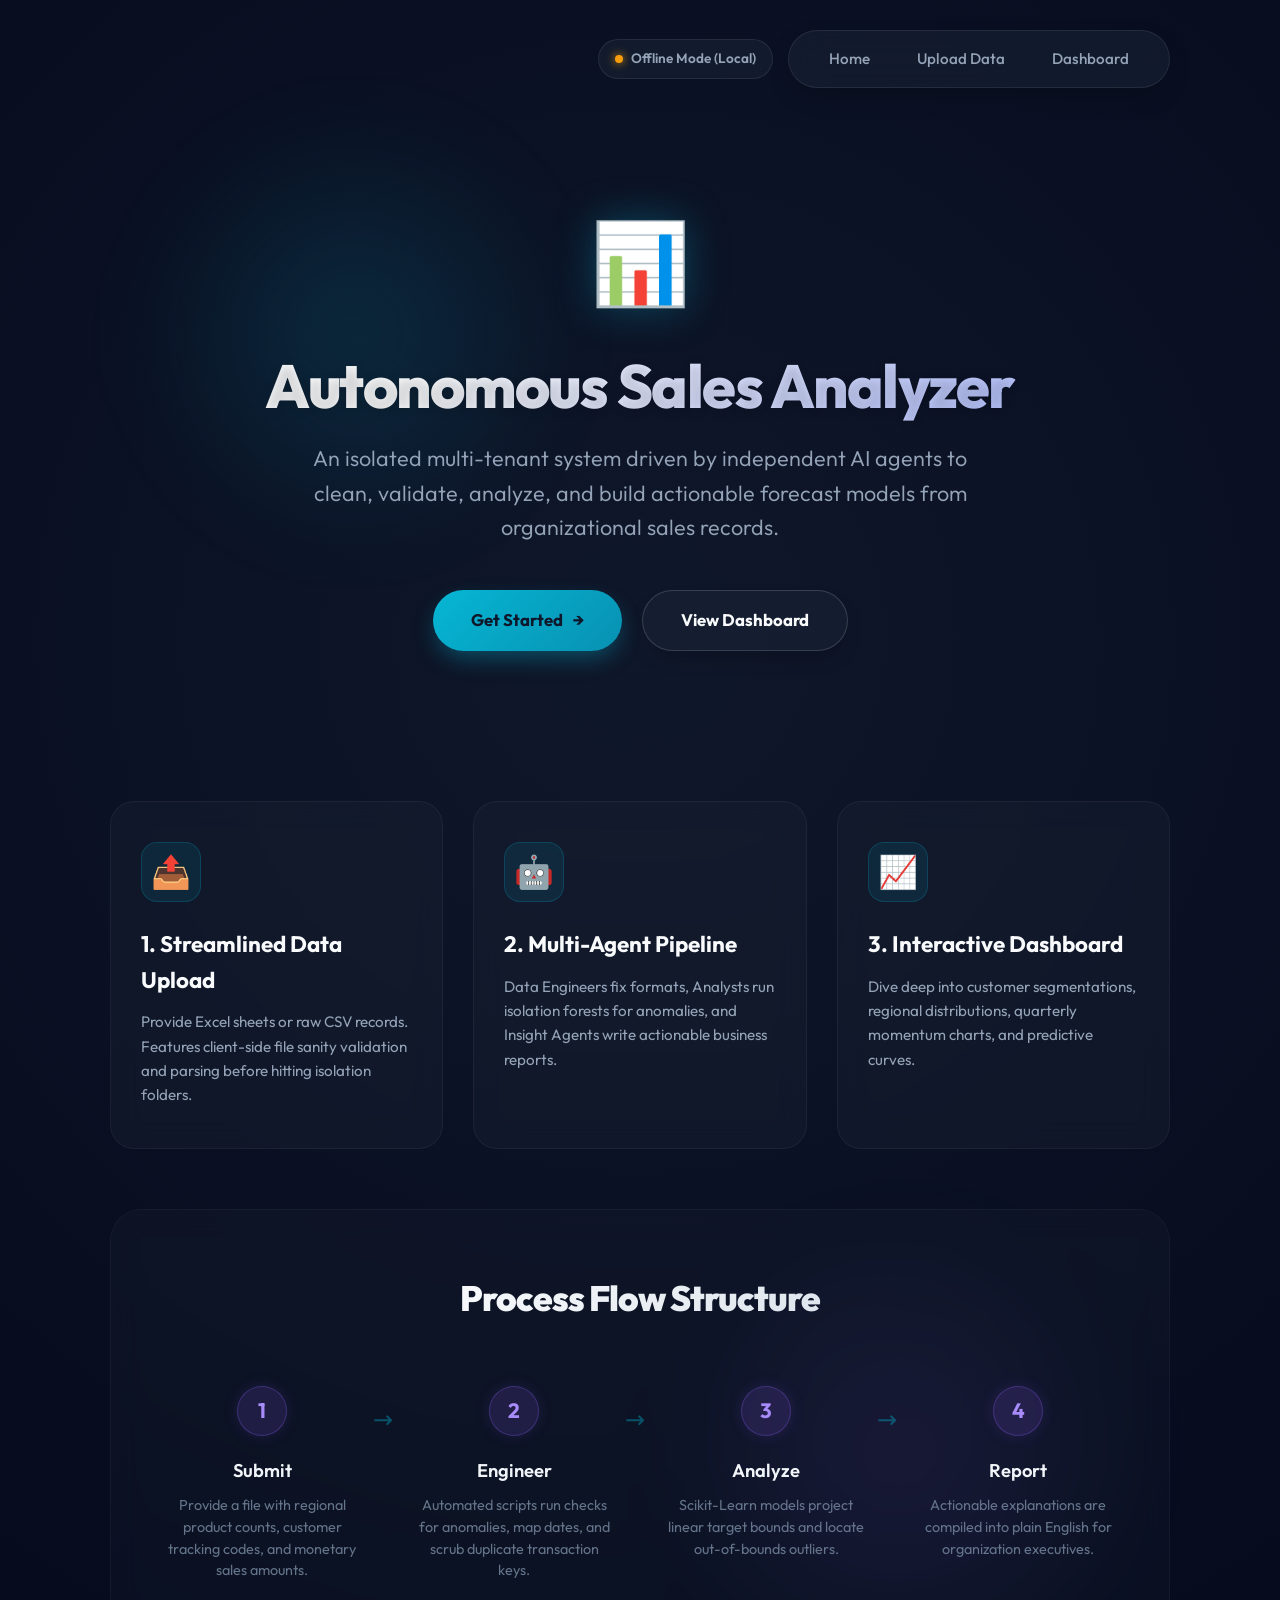
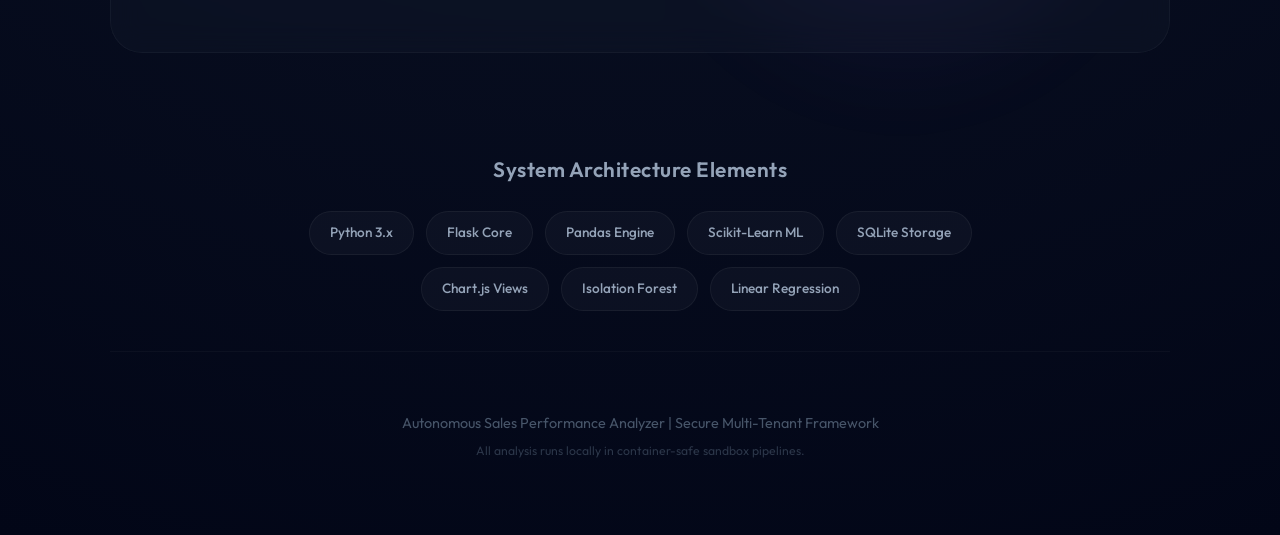
==== static/index.html @ 6cc6c70a "Add files via upload" ====
<!DOCTYPE html>
<html lang="en">

<head>
    <meta charset="UTF-8">
    <meta name="viewport" content="width=device-width, initial-scale=1.0">
    <title>Autonomous Sales Analyzer - Welcome</title>
    <link rel="icon"
        href="data:image/svg+xml,<svg xmlns='http://www.w3.org/2000/svg' viewBox='0 0 100 100'><text y='.9em' font-size='90'>📊</text></svg>">
    <style>
        @import url('https://fonts.googleapis.com/css2?family=Outfit:wght@300;400;500;600;700;800&display=swap');

        * {
            margin: 0;
            padding: 0;
            box-sizing: border-box;
        }

        body {
            font-family: 'Outfit', sans-serif;
            background: radial-gradient(circle at 50% 30%, #0f172a 0%, #020617 100%);
            min-height: 100vh;
            color: #f8fafc;
            overflow-x: hidden;
            position: relative;
            line-height: 1.6;
        }

        /* Decorative Background Glows */
        body::before {
            content: '';
            position: absolute;
            width: 450px;
            height: 450px;
            background: radial-gradient(circle, rgba(6, 182, 212, 0.15) 0%, transparent 70%);
            top: 5%;
            left: 10%;
            z-index: 0;
            pointer-events: none;
            filter: blur(40px);
            animation: pulse-glow 8s infinite alternate;
        }

        body::after {
            content: '';
            position: absolute;
            width: 500px;
            height: 500px;
            background: radial-gradient(circle, rgba(139, 92, 246, 0.12) 0%, transparent 70%);
            bottom: 20%;
            right: 10%;
            z-index: 0;
            pointer-events: none;
            filter: blur(40px);
            animation: pulse-glow 10s infinite alternate-reverse;
        }

        .container {
            max-width: 1100px;
            margin: 0 auto;
            padding: 30px 20px;
            position: relative;
            z-index: 1;
        }

        /* Glassmorphic Navbar */
        .nav-wrapper {
            display: flex;
            justify-content: space-between;
            align-items: center;
            margin-bottom: 50px;
            animation: fadeInDown 0.8s ease;
        }

        .brand-logo-wrapper {
            display: flex;
            align-items: center;
            gap: 10px;
            font-weight: 700;
            font-size: 1.25em;
            letter-spacing: -0.5px;
            background: linear-gradient(135deg, #06b6d4 0%, #8b5cf6 100%);
            -webkit-background-clip: text;
            background-clip: text;
            -webkit-text-fill-color: transparent;
        }

        .nav {
            background: rgba(30, 41, 59, 0.45);
            backdrop-filter: blur(20px);
            -webkit-backdrop-filter: blur(20px);
            padding: 8px 24px;
            border-radius: 50px;
            border: 1px solid rgba(255, 255, 255, 0.08);
            display: flex;
            align-items: center;
            gap: 15px;
            box-shadow: 0 10px 30px -10px rgba(0, 0, 0, 0.3);
        }

        .nav a {
            color: #94a3b8;
            text-decoration: none;
            padding: 8px 16px;
            border-radius: 20px;
            font-weight: 500;
            font-size: 0.95em;
            transition: all 0.3s cubic-bezier(0.4, 0, 0.2, 1);
        }

        .nav a:hover {
            color: #f8fafc;
            background: rgba(255, 255, 255, 0.06);
        }

        /* Status Indicator Pill */
        .status-pill {
            display: inline-flex;
            align-items: center;
            gap: 8px;
            background: rgba(30, 41, 59, 0.45);
            backdrop-filter: blur(20px);
            padding: 8px 16px;
            border-radius: 50px;
            border: 1px solid rgba(255, 255, 255, 0.08);
            font-size: 0.85em;
            font-weight: 600;
            color: #94a3b8;
        }

        .status-dot {
            width: 8px;
            height: 8px;
            background: #94a3b8;
            border-radius: 50%;
            display: inline-block;
            transition: all 0.3s;
        }

        .status-online .status-dot {
            background: #10b981;
            box-shadow: 0 0 10px #10b981, 0 0 20px rgba(16, 185, 129, 0.5);
            animation: pulse-dot 1.5s infinite;
        }

        .status-offline .status-dot {
            background: #f59e0b;
            box-shadow: 0 0 10px #f59e0b;
        }

        /* Hero Section */
        .hero {
            text-align: center;
            padding: 60px 20px;
            animation: fadeInUp 1s cubic-bezier(0.16, 1, 0.3, 1);
        }

        .hero-icon {
            font-size: 5em;
            margin-bottom: 25px;
            display: inline-block;
            filter: drop-shadow(0 0 20px rgba(6, 182, 212, 0.3));
            animation: float 5s ease-in-out infinite;
        }

        .hero h1 {
            font-size: 3.8em;
            margin-bottom: 20px;
            font-weight: 800;
            letter-spacing: -1.5px;
            line-height: 1.15;
            background: linear-gradient(135deg, #f8fafc 30%, #a5b4fc 100%);
            -webkit-background-clip: text;
            background-clip: text;
            -webkit-text-fill-color: transparent;
            text-shadow: 0 2px 10px rgba(0, 0, 0, 0.15);
        }

        .hero .subtitle {
            font-size: 1.35em;
            color: #94a3b8;
            margin-bottom: 45px;
            font-weight: 350;
            max-width: 700px;
            margin-left: auto;
            margin-right: auto;
        }

        .cta-buttons {
            display: flex;
            justify-content: center;
            gap: 20px;
            flex-wrap: wrap;
            margin-bottom: 30px;
        }

        /* Action Buttons */
        .btn {
            display: inline-flex;
            align-items: center;
            justify-content: center;
            gap: 10px;
            background: linear-gradient(135deg, #06b6d4 0%, #0891b2 100%);
            color: #0f172a;
            padding: 16px 38px;
            font-size: 1.05em;
            font-weight: 700;
            border-radius: 50px;
            text-decoration: none;
            box-shadow: 0 10px 25px -5px rgba(6, 182, 212, 0.4);
            transition: all 0.4s cubic-bezier(0.16, 1, 0.3, 1);
            border: none;
            cursor: pointer;
        }

        .btn:hover {
            transform: translateY(-3px);
            box-shadow: 0 15px 30px -5px rgba(6, 182, 212, 0.6), 0 0 20px rgba(6, 182, 212, 0.2);
            background: linear-gradient(135deg, #0891b2 0%, #0e7490 100%);
        }

        .btn:active {
            transform: translateY(-1px);
        }

        .btn-outline {
            background: rgba(30, 41, 59, 0.45);
            color: #f8fafc;
            border: 1px solid rgba(255, 255, 255, 0.15);
            box-shadow: 0 10px 25px -10px rgba(0, 0, 0, 0.3);
        }

        .btn-outline:hover {
            background: rgba(255, 255, 255, 0.08);
            border-color: rgba(255, 255, 255, 0.3);
            box-shadow: 0 15px 30px -10px rgba(0, 0, 0, 0.4);
            color: #ffffff;
        }

        .launcher-note {
            margin-top: 25px;
            font-size: 0.9em;
            color: #64748b;
            background: rgba(30, 41, 59, 0.25);
            padding: 10px 20px;
            border-radius: 50px;
            display: inline-block;
            border: 1px solid rgba(255, 255, 255, 0.03);
        }

        .launcher-note strong {
            color: #a5b4fc;
        }

        /* Features Section */
        .features {
            display: grid;
            grid-template-columns: repeat(auto-fit, minmax(300px, 1fr));
            gap: 30px;
            margin: 60px 0;
        }

        .feature-card {
            background: rgba(30, 41, 59, 0.3);
            backdrop-filter: blur(15px);
            -webkit-backdrop-filter: blur(15px);
            border-radius: 24px;
            padding: 40px 30px;
            text-align: left;
            border: 1px solid rgba(255, 255, 255, 0.05);
            transition: all 0.4s cubic-bezier(0.16, 1, 0.3, 1);
            animation: fadeInUp 1s cubic-bezier(0.16, 1, 0.3, 1) both;
        }

        .feature-card:nth-child(1) {
            animation-delay: 0.1s;
        }

        .feature-card:nth-child(2) {
            animation-delay: 0.2s;
        }

        .feature-card:nth-child(3) {
            animation-delay: 0.3s;
        }

        .feature-card:hover {
            transform: translateY(-8px);
            border-color: rgba(6, 182, 212, 0.25);
            background: rgba(30, 41, 59, 0.45);
            box-shadow: 0 20px 40px -15px rgba(0, 0, 0, 0.5), 0 0 30px 2px rgba(6, 182, 212, 0.04);
        }

        .feature-card .icon-wrapper {
            width: 60px;
            height: 60px;
            background: rgba(6, 182, 212, 0.1);
            border-radius: 16px;
            display: flex;
            align-items: center;
            justify-content: center;
            font-size: 2em;
            margin-bottom: 25px;
            border: 1px solid rgba(6, 182, 212, 0.2);
            transition: all 0.3s;
        }

        .feature-card:hover .icon-wrapper {
            background: rgba(6, 182, 212, 0.2);
            transform: scale(1.05) rotate(5deg);
        }

        .feature-card h3 {
            font-size: 1.4em;
            margin-bottom: 12px;
            font-weight: 700;
            color: #f8fafc;
        }

        .feature-card p {
            color: #94a3b8;
            font-size: 0.95em;
            line-height: 1.6;
        }

        /* How It Works Section */
        .how-it-works {
            background: rgba(30, 41, 59, 0.2);
            backdrop-filter: blur(15px);
            -webkit-backdrop-filter: blur(15px);
            border-radius: 32px;
            border: 1px solid rgba(255, 255, 255, 0.04);
            padding: 60px 40px;
            margin: 60px 0;
            animation: fadeInUp 1s cubic-bezier(0.16, 1, 0.3, 1) both;
            animation-delay: 0.4s;
        }

        .how-it-works h2 {
            text-align: center;
            margin-bottom: 50px;
            font-size: 2.2em;
            font-weight: 850;
            letter-spacing: -1px;
            background: linear-gradient(135deg, #f8fafc 30%, #cbd5e1 100%);
            -webkit-background-clip: text;
            background-clip: text;
            -webkit-text-fill-color: transparent;
        }

        .steps {
            display: grid;
            grid-template-columns: repeat(auto-fit, minmax(200px, 1fr));
            gap: 30px;
        }

        .step {
            text-align: center;
            padding: 10px;
            position: relative;
        }

        .step:not(:last-child)::after {
            content: '→';
            position: absolute;
            right: -20px;
            top: 25px;
            font-size: 1.5em;
            color: rgba(6, 182, 212, 0.4);
            font-family: system-ui;
        }

        @media (max-width: 900px) {
            .step:not(:last-child)::after {
                display: none;
            }
        }

        .step-num {
            display: inline-flex;
            align-items: center;
            justify-content: center;
            width: 50px;
            height: 50px;
            background: rgba(139, 92, 246, 0.15);
            color: #a78bfa;
            border-radius: 50%;
            font-size: 1.3em;
            font-weight: 700;
            margin-bottom: 20px;
            border: 1px solid rgba(139, 92, 246, 0.3);
            box-shadow: 0 0 15px rgba(139, 92, 246, 0.15);
            transition: all 0.3s;
        }

        .step:hover .step-num {
            transform: scale(1.1);
            background: rgba(139, 92, 246, 0.3);
            border-color: rgba(139, 92, 246, 0.6);
            box-shadow: 0 0 20px rgba(139, 92, 246, 0.4);
            color: #c084fc;
        }

        .step h4 {
            margin-bottom: 10px;
            font-size: 1.15em;
            font-weight: 600;
            color: #f1f5f9;
        }

        .step p {
            color: #64748b;
            font-size: 0.9em;
            line-height: 1.5;
        }

        /* Tech Stack */
        .tech-stack {
            text-align: center;
            padding: 40px 20px;
            animation: fadeInUp 1s cubic-bezier(0.16, 1, 0.3, 1) both;
            animation-delay: 0.5s;
        }

        .tech-stack h3 {
            margin-bottom: 25px;
            font-size: 1.3em;
            font-weight: 600;
            color: #94a3b8;
            letter-spacing: 0.5px;
        }

        .tech-badges {
            display: flex;
            flex-wrap: wrap;
            justify-content: center;
            gap: 12px;
            max-width: 800px;
            margin: 0 auto;
        }

        .tech-badge {
            background: rgba(255, 255, 255, 0.03);
            padding: 10px 20px;
            border-radius: 50px;
            font-size: 0.85em;
            font-weight: 500;
            color: #94a3b8;
            border: 1px solid rgba(255, 255, 255, 0.05);
            transition: all 0.3s;
        }

        .tech-badge:hover {
            background: rgba(255, 255, 255, 0.08);
            border-color: rgba(255, 255, 255, 0.15);
            color: #f8fafc;
            transform: translateY(-2px);
        }

        /* Footer */
        .footer {
            text-align: center;
            padding: 60px 20px 40px;
            border-top: 1px solid rgba(255, 255, 255, 0.03);
            color: #475569;
            font-size: 0.9em;
        }

        .footer p {
            margin-bottom: 5px;
        }

        /* Animations */
        @keyframes fadeInDown {
            from {
                opacity: 0;
                transform: translateY(-20px);
            }

            to {
                opacity: 1;
                transform: translateY(0);
            }
        }

        @keyframes fadeInUp {
            from {
                opacity: 0;
                transform: translateY(25px);
            }

            to {
                opacity: 1;
                transform: translateY(0);
            }
        }

        @keyframes float {

            0%,
            100% {
                transform: translateY(0) scale(1);
            }

            50% {
                transform: translateY(-8px) scale(1.02);
            }
        }

        @keyframes pulse-glow {
            0% {
                transform: scale(1) translate(0, 0);
            }

            100% {
                transform: scale(1.15) translate(20px, 10px);
            }
        }

        @keyframes pulse-dot {
            0% {
                transform: scale(0.95);
                opacity: 0.8;
            }

            50% {
                transform: scale(1.3);
                opacity: 0.3;
            }

            100% {
                transform: scale(0.95);
                opacity: 0.8;
            }
        }

        @media (max-width: 768px) {
            .nav-wrapper {
                flex-direction: column;
                gap: 20px;
            }

            .hero h1 {
                font-size: 2.6em;
            }

            .hero .subtitle {
                font-size: 1.1em;
            }

            .btn {
                padding: 14px 30px;
                font-size: 0.95em;
            }
        }
    </style>
</head>

<body>
    <div class="container">
        <!-- Interactive Navbar -->
        <div class="nav-wrapper">
            <div class="brand-logo-wrapper">
                <span style="font-size: 1.3em;"></span>
            </div>

            <div style="display: flex; align-items: center; gap: 15px; flex-wrap: wrap;">
                <div class="status-pill" id="statusPill">
                    <span class="status-dot"></span>
                    <span id="statusText">Checking connection...</span>
                </div>

                <div class="nav" id="navBar">
                    <a href="index.html">Home</a>
                    <a href="upload.html">Upload Data</a>
                    <a href="dashboard.html">Dashboard</a>
                </div>
            </div>
        </div>

        <!-- Hero Section -->
        <div class="hero">
            <div class="hero-icon">📊</div>
            <h1>Autonomous Sales Analyzer</h1>
            <p class="subtitle">An isolated multi-tenant system driven by independent AI agents to clean, validate,
                analyze, and build actionable forecast models from organizational sales records.</p>

            <div class="cta-buttons">
                <a href="upload.html" class="btn" id="ctaMain">Get Started <span>&rarr;</span></a>
                <a href="dashboard.html" class="btn btn-outline" id="ctaSecondary">View Dashboard</a>
            </div>
        </div>

        <!-- Features Grid -->
        <div class="features">
            <div class="feature-card">
                <div class="icon-wrapper">📤</div>
                <h3>1. Streamlined Data Upload</h3>
                <p>Provide Excel sheets or raw CSV records. Features client-side file sanity validation and parsing
                    before hitting isolation folders.</p>
            </div>
            <div class="feature-card">
                <div class="icon-wrapper">🤖</div>
                <h3>2. Multi-Agent Pipeline</h3>
                <p>Data Engineers fix formats, Analysts run isolation forests for anomalies, and Insight Agents write
                    actionable business reports.</p>
            </div>
            <div class="feature-card">
                <div class="icon-wrapper">📈</div>
                <h3>3. Interactive Dashboard</h3>
                <p>Dive deep into customer segmentations, regional distributions, quarterly momentum charts, and
                    predictive curves.</p>
            </div>
        </div>

        <!-- Progress Steps -->
        <div class="how-it-works">
            <h2>Process Flow Structure</h2>
            <div class="steps">
                <div class="step">
                    <div class="step-num">1</div>
                    <h4>Submit</h4>
                    <p>Provide a file with regional product counts, customer tracking codes, and monetary sales amounts.
                    </p>
                </div>
                <div class="step">
                    <div class="step-num">2</div>
                    <h4>Engineer</h4>
                    <p>Automated scripts run checks for anomalies, map dates, and scrub duplicate transaction keys.</p>
                </div>
                <div class="step">
                    <div class="step-num">3</div>
                    <h4>Analyze</h4>
                    <p>Scikit-Learn models project linear target bounds and locate out-of-bounds outliers.</p>
                </div>
                <div class="step">
                    <div class="step-num">4</div>
                    <h4>Report</h4>
                    <p>Actionable explanations are compiled into plain English for organization executives.</p>
                </div>
            </div>
        </div>

        <!-- Tech Badges -->
        <div class="tech-stack">
            <h3>System Architecture Elements</h3>
            <div class="tech-badges">
                <span class="tech-badge">Python 3.x</span>
                <span class="tech-badge">Flask Core</span>
                <span class="tech-badge">Pandas Engine</span>
                <span class="tech-badge">Scikit-Learn ML</span>
                <span class="tech-badge">SQLite Storage</span>
                <span class="tech-badge">Chart.js Views</span>
                <span class="tech-badge">Isolation Forest</span>
                <span class="tech-badge">Linear Regression</span>
            </div>
        </div>

        <!-- Footer -->
        <div class="footer">
            <p>Autonomous Sales Performance Analyzer | Secure Multi-Tenant Framework</p>
            <p style="margin-top: 6px; font-size: 0.85em; opacity: 0.6;">All analysis runs locally in container-safe
                sandbox pipelines.</p>
        </div>
    </div>

    <script>
        const SERVER_BASE = location.protocol === 'file:' ? 'http://localhost:5000' : window.location.origin;

        // Navigation Rewrite for file:// direct loading
        if (location.protocol === 'file:') {
            document.querySelectorAll('a').forEach(a => {
                const href = a.getAttribute('href');
                if (!href) return;
                if (href === '/') a.setAttribute('href', 'index.html');
                if (href === '/upload') a.setAttribute('href', 'upload.html');
                if (href === '/dashboard') a.setAttribute('href', 'dashboard.html');
            });
        }

        // Live Health & Authentication Sync
        async function syncSystemState() {
            const pill = document.getElementById('statusPill');
            const dot = pill.querySelector('.status-dot');
            const txt = document.getElementById('statusText');

            try {
                const res = await fetch(SERVER_BASE + '/api/health', { cache: 'no-store' });
                if (res.ok) {
                    pill.className = 'status-pill status-online';
                    txt.textContent = 'Server Online';

                    // Fetch auth status to personalize navbar
                    const authRes = await fetch(SERVER_BASE + '/api/auth/status');
                    if (authRes.ok) {
                        const auth = await authRes.json();
                        const nav = document.getElementById('navBar');

                        if (auth.logged_in) {
                            nav.innerHTML = `
                                <a href="${SERVER_BASE}/">Home</a>
                                <a href="${SERVER_BASE}/upload">Upload Data</a>
                                <a href="${SERVER_BASE}/dashboard">Dashboard</a>
                                <a href="#" id="logoutBtn" style="color: #ff8a8a; font-weight: 600;">Logout (${auth.org_name})</a>
                            `;

                            document.getElementById('ctaMain').href = SERVER_BASE + '/upload';
                            document.getElementById('ctaSecondary').href = SERVER_BASE + '/dashboard';

                            document.getElementById('logoutBtn').addEventListener('click', async (e) => {
                                e.preventDefault();
                                try {
                                    await fetch(SERVER_BASE + '/api/auth/logout');
                                    window.location.reload();
                                } catch (err) {
                                    alert("Logout failed: " + err.message);
                                }
                            });
                        } else {
                            nav.innerHTML = `
                                <a href="${SERVER_BASE}/">Home</a>
                                <a href="${SERVER_BASE}/login">Login</a>
                                <a href="${SERVER_BASE}/register">Register</a>
                            `;
                            document.getElementById('ctaMain').href = SERVER_BASE + '/login';
                            document.getElementById('ctaSecondary').href = SERVER_BASE + '/login';
                        }
                    }
                } else {
                    throw new Error('Not ok');
                }
            } catch (e) {
                pill.className = 'status-pill status-offline';
                txt.textContent = 'Offline Mode (Local)';

                if (location.protocol === 'file:') {
                    document.getElementById('navBar').innerHTML = `
                        <a href="index.html">Home</a>
                        <a href="upload.html">Upload Data</a>
                        <a href="dashboard.html">Dashboard</a>
                    `;
                }
            }
        }

        document.addEventListener('DOMContentLoaded', syncSystemState);
    </script>
</body>

</html>
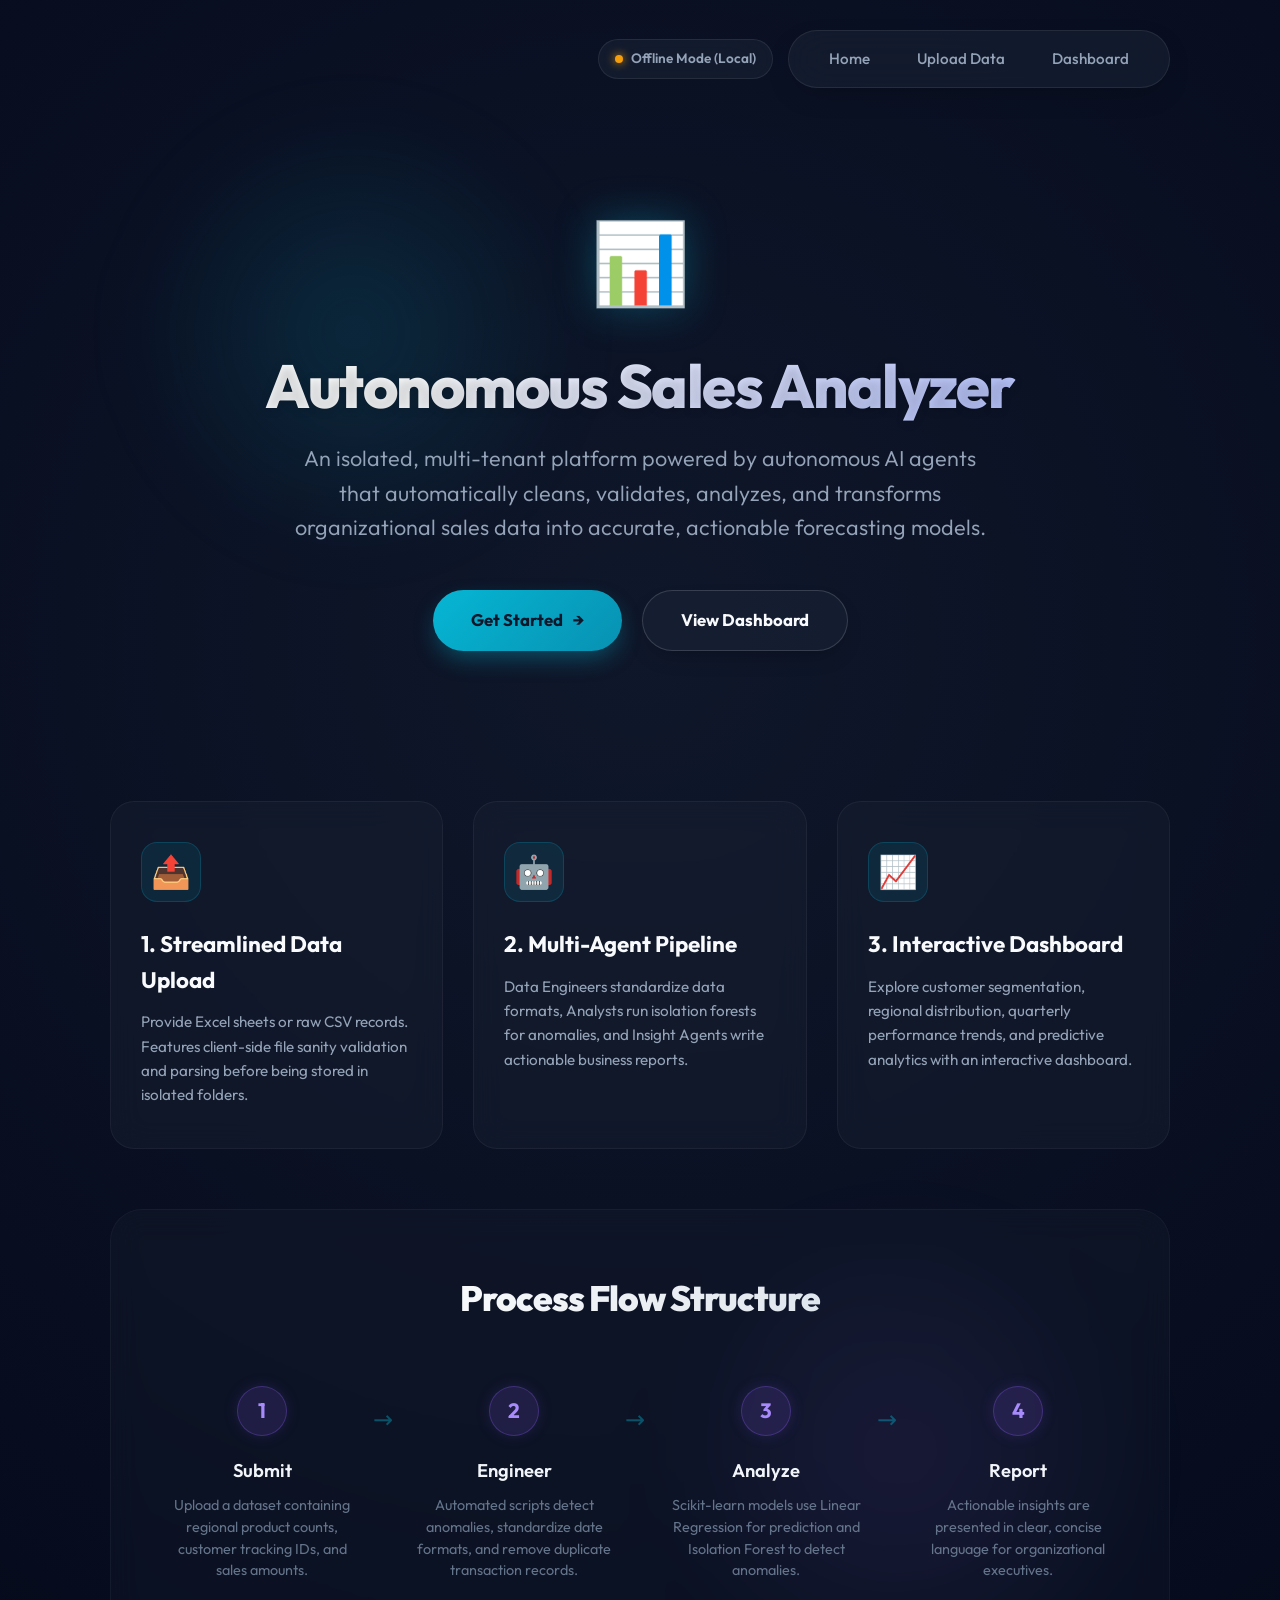
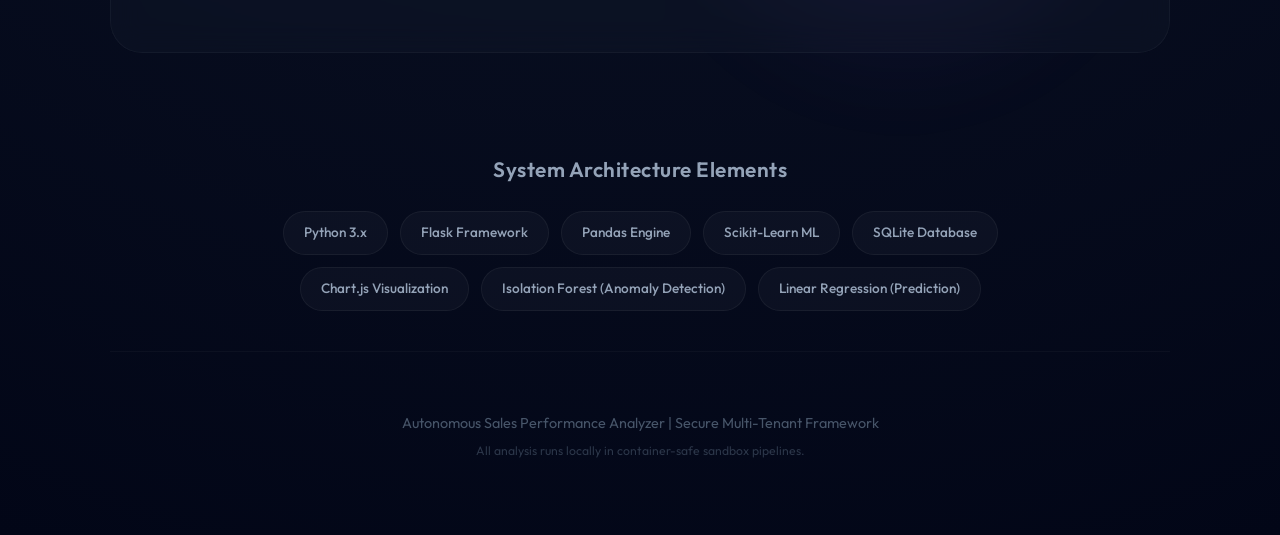
==== commit 6dbf7273: "Update index.html" ====
--- a/static/index.html
+++ b/static/index.html
@@ -582,8 +582,9 @@
         <div class="hero">
             <div class="hero-icon">📊</div>
             <h1>Autonomous Sales Analyzer</h1>
-            <p class="subtitle">An isolated multi-tenant system driven by independent AI agents to clean, validate,
-                analyze, and build actionable forecast models from organizational sales records.</p>
+            <p class="subtitle">An isolated, multi-tenant platform powered 
+                by autonomous AI agents that automatically cleans, validates, analyzes, and transforms organizational sales data into accurate, 
+                actionable forecasting models.</p>
 
             <div class="cta-buttons">
                 <a href="upload.html" class="btn" id="ctaMain">Get Started <span>&rarr;</span></a>
@@ -597,19 +598,18 @@
                 <div class="icon-wrapper">📤</div>
                 <h3>1. Streamlined Data Upload</h3>
                 <p>Provide Excel sheets or raw CSV records. Features client-side file sanity validation and parsing
-                    before hitting isolation folders.</p>
+                    before being stored in isolated folders.</p>
             </div>
             <div class="feature-card">
                 <div class="icon-wrapper">🤖</div>
                 <h3>2. Multi-Agent Pipeline</h3>
-                <p>Data Engineers fix formats, Analysts run isolation forests for anomalies, and Insight Agents write
+                <p>Data Engineers standardize data formats, Analysts run isolation forests for anomalies, and Insight Agents write
                     actionable business reports.</p>
             </div>
             <div class="feature-card">
                 <div class="icon-wrapper">📈</div>
                 <h3>3. Interactive Dashboard</h3>
-                <p>Dive deep into customer segmentations, regional distributions, quarterly momentum charts, and
-                    predictive curves.</p>
+                <p>Explore customer segmentation, regional distribution, quarterly performance trends, and predictive analytics with an interactive dashboard.</p>
             </div>
         </div>
 
@@ -620,23 +620,23 @@
                 <div class="step">
                     <div class="step-num">1</div>
                     <h4>Submit</h4>
-                    <p>Provide a file with regional product counts, customer tracking codes, and monetary sales amounts.
+                    <p>Upload a dataset containing regional product counts, customer tracking IDs, and sales amounts.
                     </p>
                 </div>
                 <div class="step">
                     <div class="step-num">2</div>
                     <h4>Engineer</h4>
-                    <p>Automated scripts run checks for anomalies, map dates, and scrub duplicate transaction keys.</p>
+                    <p>Automated scripts detect anomalies, standardize date formats, and remove duplicate transaction records.</p>
                 </div>
                 <div class="step">
                     <div class="step-num">3</div>
                     <h4>Analyze</h4>
-                    <p>Scikit-Learn models project linear target bounds and locate out-of-bounds outliers.</p>
+                    <p>Scikit-learn models use Linear Regression for prediction and Isolation Forest to detect anomalies.</p>
                 </div>
                 <div class="step">
                     <div class="step-num">4</div>
                     <h4>Report</h4>
-                    <p>Actionable explanations are compiled into plain English for organization executives.</p>
+                    <p>Actionable insights are presented in clear, concise language for organizational executives.</p>
                 </div>
             </div>
         </div>
@@ -646,13 +646,13 @@
             <h3>System Architecture Elements</h3>
             <div class="tech-badges">
                 <span class="tech-badge">Python 3.x</span>
-                <span class="tech-badge">Flask Core</span>
+                <span class="tech-badge">Flask Framework</span>
                 <span class="tech-badge">Pandas Engine</span>
                 <span class="tech-badge">Scikit-Learn ML</span>
-                <span class="tech-badge">SQLite Storage</span>
-                <span class="tech-badge">Chart.js Views</span>
-                <span class="tech-badge">Isolation Forest</span>
-                <span class="tech-badge">Linear Regression</span>
+                <span class="tech-badge">SQLite Database</span>
+                <span class="tech-badge">Chart.js Visualization</span>
+                <span class="tech-badge">Isolation Forest (Anomaly Detection)</span>
+                <span class="tech-badge">Linear Regression (Prediction)</span>
             </div>
         </div>
 
@@ -747,4 +747,4 @@
     </script>
 </body>
 
-</html>+</html>
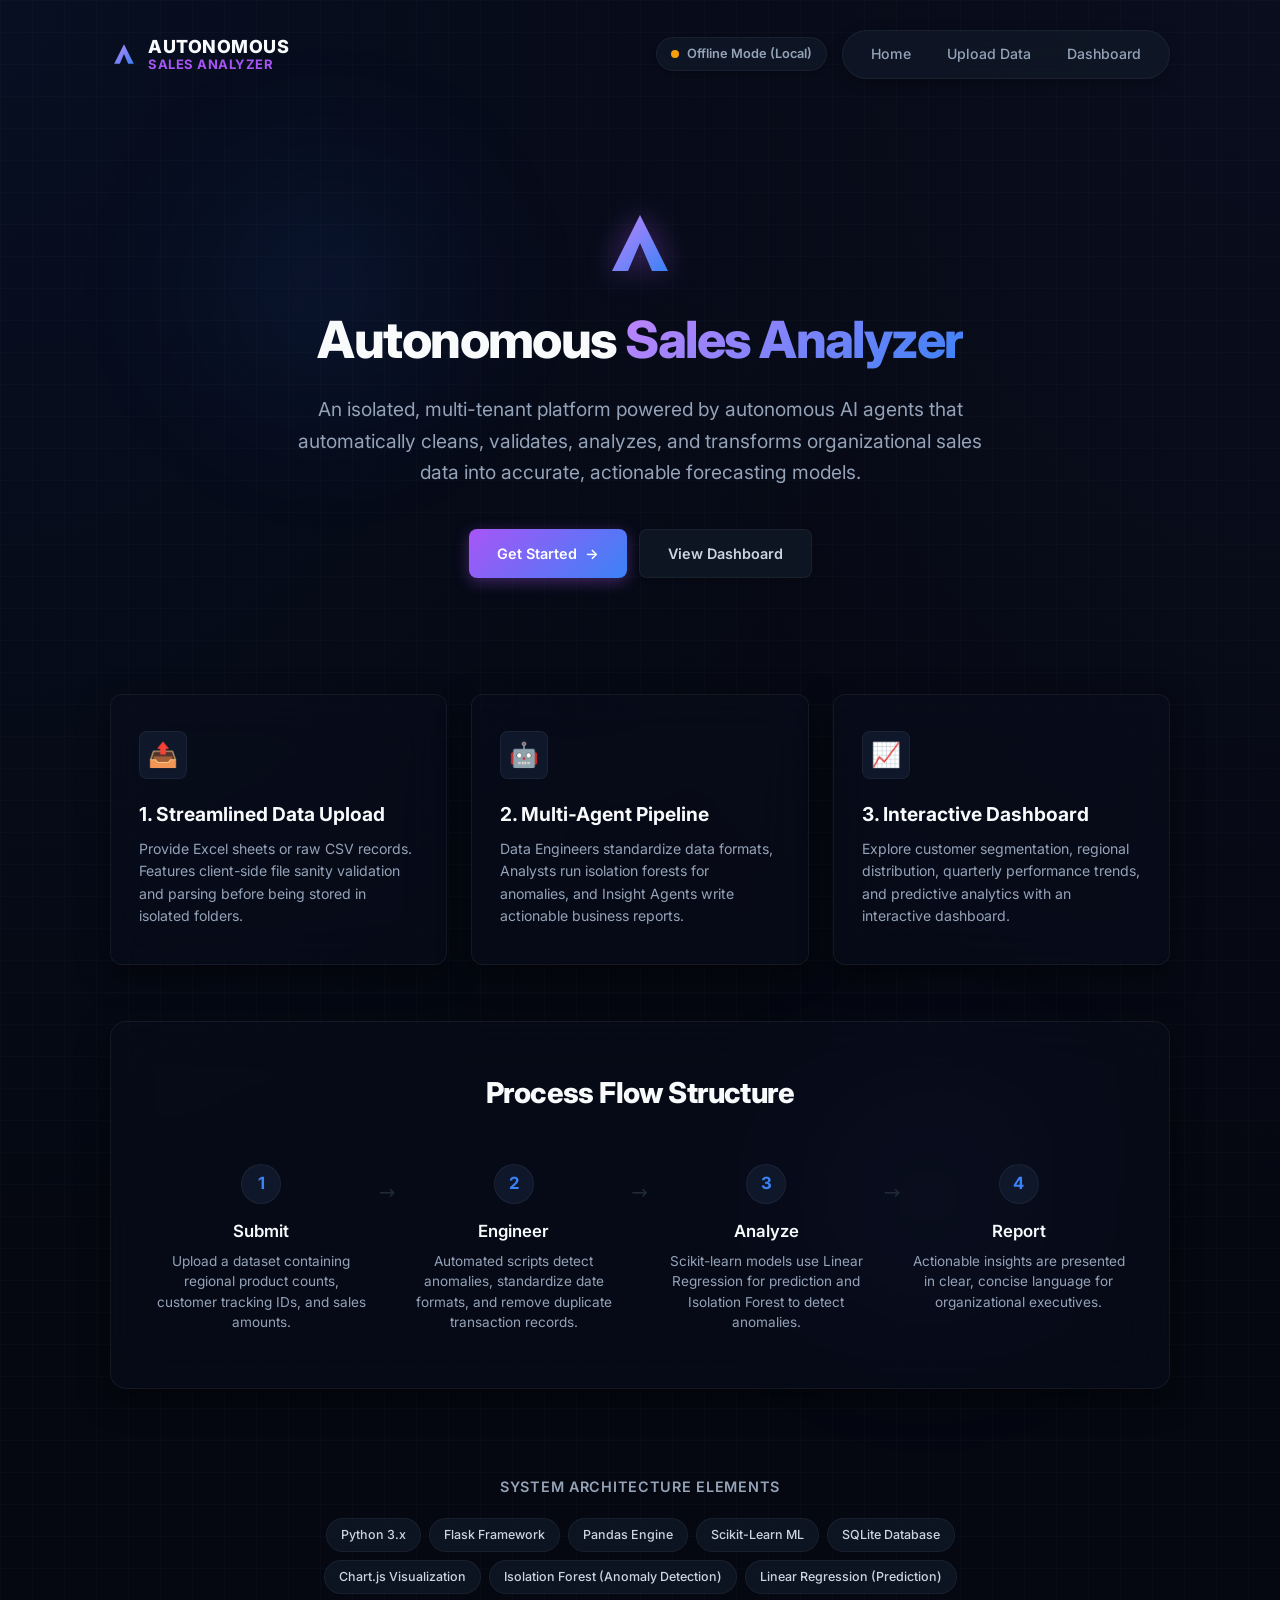
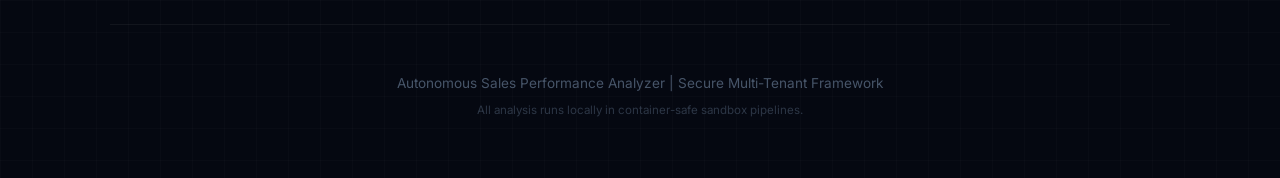
==== commit 8bc41339: "Update index.html" ====
--- a/static/index.html
+++ b/static/index.html
@@ -8,7 +8,7 @@
     <link rel="icon"
         href="data:image/svg+xml,<svg xmlns='http://www.w3.org/2000/svg' viewBox='0 0 100 100'><text y='.9em' font-size='90'>📊</text></svg>">
     <style>
-        @import url('https://fonts.googleapis.com/css2?family=Outfit:wght@300;400;500;600;700;800&display=swap');
+        @import url('https://fonts.googleapis.com/css2?family=Inter:wght@300;400;500;600;700;800&display=swap');
 
         * {
             margin: 0;
@@ -17,42 +17,49 @@
         }
 
         body {
-            font-family: 'Outfit', sans-serif;
-            background: radial-gradient(circle at 50% 30%, #0f172a 0%, #020617 100%);
+            font-family: 'Inter', -apple-system, BlinkMacSystemFont, "Segoe UI", Roboto, Helvetica, Arial, sans-serif;
+            background-color: #050811;
+            background-image: 
+                radial-gradient(at 0% 0%, rgba(37, 99, 235, 0.08) 0px, transparent 50%), 
+                radial-gradient(at 100% 0%, rgba(99, 102, 241, 0.06) 0px, transparent 50%), 
+                linear-gradient(rgba(255, 255, 255, 0.015) 1px, transparent 1px), 
+                linear-gradient(90deg, rgba(255, 255, 255, 0.015) 1px, transparent 1px);
+            background-size: 100% 100%, 100% 100%, 32px 32px, 32px 32px;
             min-height: 100vh;
-            color: #f8fafc;
+            color: #cbd5e1;
             overflow-x: hidden;
             position: relative;
             line-height: 1.6;
-        }
-
-        /* Decorative Background Glows */
+            -webkit-font-smoothing: antialiased;
+        }
+
+        /* Subtle Orbiting Background Glows */
         body::before {
+            content: '';
+            position: absolute;
+            width: 400px;
+            height: 400px;
+            background: radial-gradient(circle, rgba(37, 99, 235, 0.1) 0%, transparent 70%);
+            top: 5%;
+            left: 10%;
+            z-index: 0;
+            pointer-events: none;
+            filter: blur(50px);
+            animation: orbit-before 15s ease-in-out infinite alternate;
+        }
+
+        body::after {
             content: '';
             position: absolute;
             width: 450px;
             height: 450px;
-            background: radial-gradient(circle, rgba(6, 182, 212, 0.15) 0%, transparent 70%);
-            top: 5%;
-            left: 10%;
-            z-index: 0;
-            pointer-events: none;
-            filter: blur(40px);
-            animation: pulse-glow 8s infinite alternate;
-        }
-
-        body::after {
-            content: '';
-            position: absolute;
-            width: 500px;
-            height: 500px;
-            background: radial-gradient(circle, rgba(139, 92, 246, 0.12) 0%, transparent 70%);
+            background: radial-gradient(circle, rgba(99, 102, 241, 0.08) 0%, transparent 70%);
             bottom: 20%;
             right: 10%;
             z-index: 0;
             pointer-events: none;
-            filter: blur(40px);
-            animation: pulse-glow 10s infinite alternate-reverse;
+            filter: blur(50px);
+            animation: orbit-after 18s ease-in-out infinite alternate-reverse;
         }
 
         .container {
@@ -63,13 +70,12 @@
             z-index: 1;
         }
 
-        /* Glassmorphic Navbar */
+        /* Navbar */
         .nav-wrapper {
             display: flex;
             justify-content: space-between;
             align-items: center;
-            margin-bottom: 50px;
-            animation: fadeInDown 0.8s ease;
+            margin-bottom: 64px;
         }
 
         .brand-logo-wrapper {
@@ -79,38 +85,80 @@
             font-weight: 700;
             font-size: 1.25em;
             letter-spacing: -0.5px;
-            background: linear-gradient(135deg, #06b6d4 0%, #8b5cf6 100%);
+            color: #f8fafc;
+        }
+
+        .brand-title {
+            display: flex;
+            flex-direction: column;
+            line-height: 1.1;
+        }
+
+        .brand-main {
+            font-size: 0.95em;
+            font-weight: 800;
+            color: #f8fafc;
+            letter-spacing: 1px;
+        }
+
+        .brand-sub {
+            font-size: 0.72em;
+            font-weight: 700;
+            color: #a855f7;
+            letter-spacing: 0.5px;
+        }
+
+        .gradient-text {
+            background: linear-gradient(135deg, #c084fc 0%, #3b82f6 100%);
             -webkit-background-clip: text;
             background-clip: text;
             -webkit-text-fill-color: transparent;
         }
 
         .nav {
-            background: rgba(30, 41, 59, 0.45);
-            backdrop-filter: blur(20px);
-            -webkit-backdrop-filter: blur(20px);
-            padding: 8px 24px;
-            border-radius: 50px;
-            border: 1px solid rgba(255, 255, 255, 0.08);
+            background: rgba(17, 24, 39, 0.75);
+            backdrop-filter: blur(16px);
+            -webkit-backdrop-filter: blur(16px);
+            padding: 6px 14px;
+            border-radius: 30px;
+            border: 1px solid rgba(255, 255, 255, 0.05);
             display: flex;
             align-items: center;
-            gap: 15px;
-            box-shadow: 0 10px 30px -10px rgba(0, 0, 0, 0.3);
+            gap: 8px;
+            box-shadow: 0 4px 15px -3px rgba(0, 0, 0, 0.4);
         }
 
         .nav a {
             color: #94a3b8;
             text-decoration: none;
-            padding: 8px 16px;
+            padding: 6px 14px;
             border-radius: 20px;
             font-weight: 500;
-            font-size: 0.95em;
-            transition: all 0.3s cubic-bezier(0.4, 0, 0.2, 1);
+            font-size: 0.88em;
+            transition: all 0.25s cubic-bezier(0.4, 0, 0.2, 1);
+            position: relative;
+        }
+
+        .nav a::after {
+            content: '';
+            position: absolute;
+            width: 0;
+            height: 2px;
+            bottom: 2px;
+            left: 50%;
+            background: #3b82f6;
+            transition: all 0.25s ease;
+            border-radius: 2px;
         }
 
         .nav a:hover {
             color: #f8fafc;
-            background: rgba(255, 255, 255, 0.06);
+            background: rgba(255, 255, 255, 0.03);
+        }
+
+        .nav a:hover::after {
+            width: 40%;
+            left: 30%;
         }
 
         /* Status Indicator Pill */
@@ -118,80 +166,78 @@
             display: inline-flex;
             align-items: center;
             gap: 8px;
-            background: rgba(30, 41, 59, 0.45);
-            backdrop-filter: blur(20px);
-            padding: 8px 16px;
-            border-radius: 50px;
-            border: 1px solid rgba(255, 255, 255, 0.08);
-            font-size: 0.85em;
+            background: rgba(17, 24, 39, 0.75);
+            backdrop-filter: blur(16px);
+            -webkit-backdrop-filter: blur(16px);
+            padding: 6px 14px;
+            border-radius: 20px;
+            border: 1px solid rgba(255, 255, 255, 0.05);
+            font-size: 0.8em;
             font-weight: 600;
             color: #94a3b8;
+            box-shadow: 0 2px 4px rgba(0,0,0,0.3);
+            transition: all 0.3s;
+        }
+
+        .status-pill:hover {
+            border-color: rgba(255, 255, 255, 0.15);
+            background: rgba(17, 24, 39, 0.9);
         }
 
         .status-dot {
             width: 8px;
             height: 8px;
-            background: #94a3b8;
             border-radius: 50%;
             display: inline-block;
-            transition: all 0.3s;
         }
 
         .status-online .status-dot {
             background: #10b981;
-            box-shadow: 0 0 10px #10b981, 0 0 20px rgba(16, 185, 129, 0.5);
+            box-shadow: 0 0 8px rgba(16, 185, 129, 0.4);
             animation: pulse-dot 1.5s infinite;
         }
 
         .status-offline .status-dot {
             background: #f59e0b;
-            box-shadow: 0 0 10px #f59e0b;
         }
 
         /* Hero Section */
         .hero {
             text-align: center;
             padding: 60px 20px;
-            animation: fadeInUp 1s cubic-bezier(0.16, 1, 0.3, 1);
         }
 
         .hero-icon {
-            font-size: 5em;
+            margin-bottom: 20px;
+            display: inline-block;
+            animation: float 5s ease-in-out infinite;
+        }
+
+        .hero h1 {
+            font-size: 3.2em;
             margin-bottom: 25px;
-            display: inline-block;
-            filter: drop-shadow(0 0 20px rgba(6, 182, 212, 0.3));
-            animation: float 5s ease-in-out infinite;
-        }
-
-        .hero h1 {
-            font-size: 3.8em;
-            margin-bottom: 20px;
             font-weight: 800;
-            letter-spacing: -1.5px;
+            letter-spacing: -0.03em;
             line-height: 1.15;
-            background: linear-gradient(135deg, #f8fafc 30%, #a5b4fc 100%);
-            -webkit-background-clip: text;
-            background-clip: text;
-            -webkit-text-fill-color: transparent;
-            text-shadow: 0 2px 10px rgba(0, 0, 0, 0.15);
+            color: #f8fafc;
         }
 
         .hero .subtitle {
-            font-size: 1.35em;
+            font-size: 1.2em;
             color: #94a3b8;
-            margin-bottom: 45px;
-            font-weight: 350;
-            max-width: 700px;
+            margin-bottom: 40px;
+            font-weight: 400;
+            max-width: 720px;
             margin-left: auto;
             margin-right: auto;
+            line-height: 1.65;
         }
 
         .cta-buttons {
             display: flex;
             justify-content: center;
-            gap: 20px;
+            gap: 12px;
             flex-wrap: wrap;
-            margin-bottom: 30px;
         }
 
         /* Action Buttons */
@@ -199,174 +245,165 @@
             display: inline-flex;
             align-items: center;
             justify-content: center;
-            gap: 10px;
-            background: linear-gradient(135deg, #06b6d4 0%, #0891b2 100%);
-            color: #0f172a;
-            padding: 16px 38px;
-            font-size: 1.05em;
-            font-weight: 700;
-            border-radius: 50px;
+            gap: 8px;
+            background: linear-gradient(135deg, #a855f7 0%, #3b82f6 100%);
+            color: white;
+            padding: 12px 28px;
+            font-size: 0.9em;
+            font-weight: 600;
+            border-radius: 8px;
             text-decoration: none;
-            box-shadow: 0 10px 25px -5px rgba(6, 182, 212, 0.4);
-            transition: all 0.4s cubic-bezier(0.16, 1, 0.3, 1);
+            box-shadow: 0 4px 15px rgba(168, 85, 247, 0.35);
+            transition: all 0.2s cubic-bezier(0.16, 1, 0.3, 1);
             border: none;
             cursor: pointer;
         }
 
         .btn:hover {
-            transform: translateY(-3px);
-            box-shadow: 0 15px 30px -5px rgba(6, 182, 212, 0.6), 0 0 20px rgba(6, 182, 212, 0.2);
-            background: linear-gradient(135deg, #0891b2 0%, #0e7490 100%);
+            box-shadow: 
+                0 8px 24px rgba(168, 85, 247, 0.5),
+                0 0 20px rgba(59, 130, 246, 0.3);
+            filter: brightness(1.05);
+            transform: translateY(-1.5px);
         }
 
         .btn:active {
-            transform: translateY(-1px);
+            transform: translateY(0.5px) scale(0.98);
         }
 
         .btn-outline {
-            background: rgba(30, 41, 59, 0.45);
-            color: #f8fafc;
-            border: 1px solid rgba(255, 255, 255, 0.15);
-            box-shadow: 0 10px 25px -10px rgba(0, 0, 0, 0.3);
+            background: rgba(17, 24, 39, 0.75);
+            color: #cbd5e1;
+            border: 1px solid rgba(255, 255, 255, 0.05);
+            box-shadow: 0 2px 4px rgba(0, 0, 0, 0.2);
         }
 
         .btn-outline:hover {
-            background: rgba(255, 255, 255, 0.08);
-            border-color: rgba(255, 255, 255, 0.3);
-            box-shadow: 0 15px 30px -10px rgba(0, 0, 0, 0.4);
-            color: #ffffff;
+            background: rgba(255, 255, 255, 0.03);
+            border-color: #3b82f6;
+            color: #f8fafc;
+            filter: none;
+            box-shadow: none;
         }
 
         .launcher-note {
-            margin-top: 25px;
-            font-size: 0.9em;
-            color: #64748b;
-            background: rgba(30, 41, 59, 0.25);
-            padding: 10px 20px;
-            border-radius: 50px;
+            margin-top: 24px;
+            font-size: 0.82em;
+            color: #94a3b8;
+            background: rgba(17, 24, 39, 0.5);
+            padding: 8px 18px;
+            border-radius: 6px;
             display: inline-block;
-            border: 1px solid rgba(255, 255, 255, 0.03);
+            border: 1px solid rgba(255, 255, 255, 0.05);
         }
 
         .launcher-note strong {
-            color: #a5b4fc;
+            color: #3b82f6;
         }
 
         /* Features Section */
         .features {
             display: grid;
             grid-template-columns: repeat(auto-fit, minmax(300px, 1fr));
-            gap: 30px;
-            margin: 60px 0;
+            gap: 24px;
+            margin: 56px 0;
         }
 
         .feature-card {
-            background: rgba(30, 41, 59, 0.3);
-            backdrop-filter: blur(15px);
-            -webkit-backdrop-filter: blur(15px);
-            border-radius: 24px;
-            padding: 40px 30px;
+            background: rgba(10, 15, 30, 0.45);
+            backdrop-filter: blur(24px);
+            -webkit-backdrop-filter: blur(24px);
+            border-radius: 12px;
+            padding: 36px 28px;
             text-align: left;
-            border: 1px solid rgba(255, 255, 255, 0.05);
-            transition: all 0.4s cubic-bezier(0.16, 1, 0.3, 1);
-            animation: fadeInUp 1s cubic-bezier(0.16, 1, 0.3, 1) both;
-        }
-
-        .feature-card:nth-child(1) {
-            animation-delay: 0.1s;
-        }
-
-        .feature-card:nth-child(2) {
-            animation-delay: 0.2s;
-        }
-
-        .feature-card:nth-child(3) {
-            animation-delay: 0.3s;
+            border: 1px solid rgba(255, 255, 255, 0.06);
+            transition: all 0.3s cubic-bezier(0.16, 1, 0.3, 1);
+            box-shadow: 0 10px 30px rgba(0, 0, 0, 0.5);
         }
 
         .feature-card:hover {
-            transform: translateY(-8px);
-            border-color: rgba(6, 182, 212, 0.25);
-            background: rgba(30, 41, 59, 0.45);
-            box-shadow: 0 20px 40px -15px rgba(0, 0, 0, 0.5), 0 0 30px 2px rgba(6, 182, 212, 0.04);
+            transform: translateY(-4px) scale(1.008);
+            border-color: rgba(59, 130, 246, 0.35);
+            box-shadow: 0 15px 30px -10px rgba(0, 0, 0, 0.5), 0 0 20px rgba(59, 130, 246, 0.05);
         }
 
         .feature-card .icon-wrapper {
-            width: 60px;
-            height: 60px;
-            background: rgba(6, 182, 212, 0.1);
-            border-radius: 16px;
+            width: 48px;
+            height: 48px;
+            background: #0f172a;
+            border-radius: 8px;
             display: flex;
             align-items: center;
             justify-content: center;
-            font-size: 2em;
-            margin-bottom: 25px;
-            border: 1px solid rgba(6, 182, 212, 0.2);
-            transition: all 0.3s;
+            font-size: 1.5em;
+            margin-bottom: 20px;
+            border: 1px solid rgba(255, 255, 255, 0.05);
+            transition: all 0.2s;
         }
 
         .feature-card:hover .icon-wrapper {
-            background: rgba(6, 182, 212, 0.2);
-            transform: scale(1.05) rotate(5deg);
+            border-color: rgba(59, 130, 246, 0.3);
+            transform: scale(1.05) rotate(3deg);
         }
 
         .feature-card h3 {
-            font-size: 1.4em;
-            margin-bottom: 12px;
+            font-size: 1.2em;
+            margin-bottom: 8px;
             font-weight: 700;
             color: #f8fafc;
         }
 
         .feature-card p {
             color: #94a3b8;
-            font-size: 0.95em;
+            font-size: 0.88em;
             line-height: 1.6;
         }
 
         /* How It Works Section */
         .how-it-works {
-            background: rgba(30, 41, 59, 0.2);
-            backdrop-filter: blur(15px);
-            -webkit-backdrop-filter: blur(15px);
-            border-radius: 32px;
-            border: 1px solid rgba(255, 255, 255, 0.04);
-            padding: 60px 40px;
-            margin: 60px 0;
-            animation: fadeInUp 1s cubic-bezier(0.16, 1, 0.3, 1) both;
-            animation-delay: 0.4s;
+            background: rgba(10, 15, 30, 0.45);
+            backdrop-filter: blur(24px);
+            -webkit-backdrop-filter: blur(24px);
+            border-radius: 16px;
+            border: 1px solid rgba(255, 255, 255, 0.06);
+            padding: 48px 36px;
+            margin: 56px 0;
+            box-shadow: 0 10px 30px rgba(0, 0, 0, 0.5);
         }
 
         .how-it-works h2 {
             text-align: center;
-            margin-bottom: 50px;
-            font-size: 2.2em;
-            font-weight: 850;
-            letter-spacing: -1px;
-            background: linear-gradient(135deg, #f8fafc 30%, #cbd5e1 100%);
-            -webkit-background-clip: text;
-            background-clip: text;
-            -webkit-text-fill-color: transparent;
+            margin-bottom: 40px;
+            font-size: 1.8em;
+            font-weight: 800;
+            letter-spacing: -0.02em;
+            color: #f8fafc;
         }
 
         .steps {
             display: grid;
             grid-template-columns: repeat(auto-fit, minmax(200px, 1fr));
-            gap: 30px;
+            gap: 24px;
         }
 
         .step {
             text-align: center;
-            padding: 10px;
+            padding: 8px;
             position: relative;
+            transition: all 0.3s;
+        }
+
+        .step:hover {
+            transform: translateY(-2px);
         }
 
         .step:not(:last-child)::after {
             content: '→';
             position: absolute;
             right: -20px;
-            top: 25px;
-            font-size: 1.5em;
-            color: rgba(6, 182, 212, 0.4);
+            top: 20px;
+            font-size: 1.25em;
+            color: #1f2937;
             font-family: system-ui;
         }
 
@@ -380,177 +417,131 @@
             display: inline-flex;
             align-items: center;
             justify-content: center;
-            width: 50px;
-            height: 50px;
-            background: rgba(139, 92, 246, 0.15);
-            color: #a78bfa;
+            width: 40px;
+            height: 40px;
+            background: #0f172a;
+            color: #3b82f6;
             border-radius: 50%;
-            font-size: 1.3em;
+            font-size: 1.05em;
             font-weight: 700;
-            margin-bottom: 20px;
-            border: 1px solid rgba(139, 92, 246, 0.3);
-            box-shadow: 0 0 15px rgba(139, 92, 246, 0.15);
+            margin-bottom: 14px;
+            border: 1px solid rgba(255, 255, 255, 0.05);
             transition: all 0.3s;
         }
 
         .step:hover .step-num {
-            transform: scale(1.1);
-            background: rgba(139, 92, 246, 0.3);
-            border-color: rgba(139, 92, 246, 0.6);
-            box-shadow: 0 0 20px rgba(139, 92, 246, 0.4);
-            color: #c084fc;
+            transform: scale(1.08);
+            border-color: rgba(59, 130, 246, 0.4);
+            box-shadow: 0 0 15px rgba(59, 130, 246, 0.3);
+            color: #60a5fa;
         }
 
         .step h4 {
-            margin-bottom: 10px;
-            font-size: 1.15em;
+            margin-bottom: 6px;
+            font-size: 1.05em;
             font-weight: 600;
-            color: #f1f5f9;
+            color: #f8fafc;
         }
 
         .step p {
-            color: #64748b;
-            font-size: 0.9em;
+            color: #94a3b8;
+            font-size: 0.85em;
             line-height: 1.5;
         }
 
         /* Tech Stack */
         .tech-stack {
             text-align: center;
-            padding: 40px 20px;
-            animation: fadeInUp 1s cubic-bezier(0.16, 1, 0.3, 1) both;
-            animation-delay: 0.5s;
+            padding: 30px 20px;
         }
 
         .tech-stack h3 {
-            margin-bottom: 25px;
-            font-size: 1.3em;
+            margin-bottom: 20px;
+            font-size: 0.9em;
             font-weight: 600;
             color: #94a3b8;
-            letter-spacing: 0.5px;
+            letter-spacing: 0.05em;
+            text-transform: uppercase;
         }
 
         .tech-badges {
             display: flex;
             flex-wrap: wrap;
             justify-content: center;
-            gap: 12px;
-            max-width: 800px;
+            gap: 8px;
+            max-width: 720px;
             margin: 0 auto;
         }
 
         .tech-badge {
+            background: rgba(17, 24, 39, 0.75);
+            padding: 6px 14px;
+            border-radius: 20px;
+            font-size: 0.78em;
+            font-weight: 500;
+            color: #cbd5e1;
+            border: 1px solid rgba(255, 255, 255, 0.05);
+            transition: all 0.2s;
+        }
+
+        .tech-badge:hover {
             background: rgba(255, 255, 255, 0.03);
-            padding: 10px 20px;
-            border-radius: 50px;
-            font-size: 0.85em;
-            font-weight: 500;
-            color: #94a3b8;
-            border: 1px solid rgba(255, 255, 255, 0.05);
-            transition: all 0.3s;
-        }
-
-        .tech-badge:hover {
-            background: rgba(255, 255, 255, 0.08);
-            border-color: rgba(255, 255, 255, 0.15);
-            color: #f8fafc;
-            transform: translateY(-2px);
+            border-color: #3b82f6;
+            color: #f8fafc;
+            transform: translateY(-1.5px);
         }
 
         /* Footer */
         .footer {
             text-align: center;
-            padding: 60px 20px 40px;
-            border-top: 1px solid rgba(255, 255, 255, 0.03);
+            padding: 48px 20px 24px;
+            border-top: 1px solid rgba(255, 255, 255, 0.05);
             color: #475569;
-            font-size: 0.9em;
+            font-size: 0.85em;
         }
 
         .footer p {
-            margin-bottom: 5px;
-        }
-
-        /* Animations */
-        @keyframes fadeInDown {
-            from {
-                opacity: 0;
-                transform: translateY(-20px);
-            }
-
-            to {
-                opacity: 1;
-                transform: translateY(0);
-            }
-        }
-
-        @keyframes fadeInUp {
-            from {
-                opacity: 0;
-                transform: translateY(25px);
-            }
-
-            to {
-                opacity: 1;
-                transform: translateY(0);
-            }
-        }
-
+            margin-bottom: 4px;
+        }
+
+        /* Keyframes */
         @keyframes float {
-
-            0%,
-            100% {
-                transform: translateY(0) scale(1);
-            }
-
-            50% {
-                transform: translateY(-8px) scale(1.02);
-            }
-        }
-
-        @keyframes pulse-glow {
-            0% {
-                transform: scale(1) translate(0, 0);
-            }
-
-            100% {
-                transform: scale(1.15) translate(20px, 10px);
-            }
-        }
-
+            0%, 100% { transform: translateY(0) scale(1); }
+            50% { transform: translateY(-5px) scale(1.01); }
+        }
+        @keyframes orbit-before {
+            0% { transform: translate(0, 0) scale(1); }
+            50% { transform: translate(80px, 50px) scale(1.1); }
+            100% { transform: translate(0, 0) scale(1); }
+        }
+        @keyframes orbit-after {
+            0% { transform: translate(0, 0) scale(1); }
+            50% { transform: translate(-70px, -40px) scale(0.95); }
+            100% { transform: translate(0, 0) scale(1); }
+        }
         @keyframes pulse-dot {
-            0% {
-                transform: scale(0.95);
-                opacity: 0.8;
-            }
-
-            50% {
-                transform: scale(1.3);
-                opacity: 0.3;
-            }
-
-            100% {
-                transform: scale(0.95);
-                opacity: 0.8;
-            }
+            0% { transform: scale(0.95); opacity: 0.8; }
+            50% { transform: scale(1.2); opacity: 0.35; }
+            100% { transform: scale(0.95); opacity: 0.8; }
         }
 
         @media (max-width: 768px) {
             .nav-wrapper {
                 flex-direction: column;
-                gap: 20px;
+                gap: 16px;
+                margin-bottom: 32px;
             }
 
+            .hero {
+                padding: 30px 10px;
+            }
+
             .hero h1 {
-                font-size: 2.6em;
+                font-size: 2.4em;
             }
 
             .hero .subtitle {
-                font-size: 1.1em;
-            }
-
-            .btn {
-                padding: 14px 30px;
-                font-size: 0.95em;
+                font-size: 1.05em;
             }
         }
     </style>
@@ -561,7 +552,19 @@
         <!-- Interactive Navbar -->
         <div class="nav-wrapper">
             <div class="brand-logo-wrapper">
-                <span style="font-size: 1.3em;"></span>
+                <svg viewBox="0 0 100 100" class="brand-logo-svg" style="width: 28px; height: 28px;">
+                    <defs>
+                        <linearGradient id="logoGrad" x1="0%" y1="0%" x2="100%" y2="100%">
+                            <stop offset="0%" stop-color="#c084fc" />
+                            <stop offset="100%" stop-color="#3b82f6" />
+                        </linearGradient>
+                    </defs>
+                    <path d="M50 15 L85 85 L65 85 L50 50 L35 85 L15 85 Z" fill="url(#logoGrad)" />
+                </svg>
+                <div class="brand-title">
+                    <span class="brand-main" style="font-size: 0.9em; letter-spacing: 0.5px;">AUTONOMOUS</span>
+                    <span class="brand-sub" style="font-size: 0.65em; letter-spacing: 0.5px;">SALES ANALYZER</span>
+                </div>
             </div>
 
             <div style="display: flex; align-items: center; gap: 15px; flex-wrap: wrap;">
@@ -580,10 +583,15 @@
 
         <!-- Hero Section -->
         <div class="hero">
-            <div class="hero-icon">📊</div>
-            <h1>Autonomous Sales Analyzer</h1>
-            <p class="subtitle">An isolated, multi-tenant platform powered 
-                by autonomous AI agents that automatically cleans, validates, analyzes, and transforms organizational sales data into accurate, 
+            <div class="hero-icon">
+                <svg viewBox="0 0 100 100" style="width: 80px; height: 80px; filter: drop-shadow(0 0 15px rgba(168, 85, 247, 0.45));">
+                    <path d="M50 15 L85 85 L65 85 L50 50 L35 85 L15 85 Z" fill="url(#logoGrad)" />
+                </svg>
+            </div>
+            <h1>Autonomous <span class="gradient-text">Sales Analyzer</span></h1>
+            <p class="subtitle">An isolated, multi-tenant platform powered
+                by autonomous AI agents that automatically cleans, validates, analyzes, and transforms organizational
+                sales data into accurate,
                 actionable forecasting models.</p>
 
             <div class="cta-buttons">
@@ -603,13 +611,15 @@
             <div class="feature-card">
                 <div class="icon-wrapper">🤖</div>
                 <h3>2. Multi-Agent Pipeline</h3>
-                <p>Data Engineers standardize data formats, Analysts run isolation forests for anomalies, and Insight Agents write
+                <p>Data Engineers standardize data formats, Analysts run isolation forests for anomalies, and Insight
+                    Agents write
                     actionable business reports.</p>
             </div>
             <div class="feature-card">
                 <div class="icon-wrapper">📈</div>
                 <h3>3. Interactive Dashboard</h3>
-                <p>Explore customer segmentation, regional distribution, quarterly performance trends, and predictive analytics with an interactive dashboard.</p>
+                <p>Explore customer segmentation, regional distribution, quarterly performance trends, and predictive
+                    analytics with an interactive dashboard.</p>
             </div>
         </div>
 
@@ -626,12 +636,14 @@
                 <div class="step">
                     <div class="step-num">2</div>
                     <h4>Engineer</h4>
-                    <p>Automated scripts detect anomalies, standardize date formats, and remove duplicate transaction records.</p>
+                    <p>Automated scripts detect anomalies, standardize date formats, and remove duplicate transaction
+                        records.</p>
                 </div>
                 <div class="step">
                     <div class="step-num">3</div>
                     <h4>Analyze</h4>
-                    <p>Scikit-learn models use Linear Regression for prediction and Isolation Forest to detect anomalies.</p>
+                    <p>Scikit-learn models use Linear Regression for prediction and Isolation Forest to detect
+                        anomalies.</p>
                 </div>
                 <div class="step">
                     <div class="step-num">4</div>
